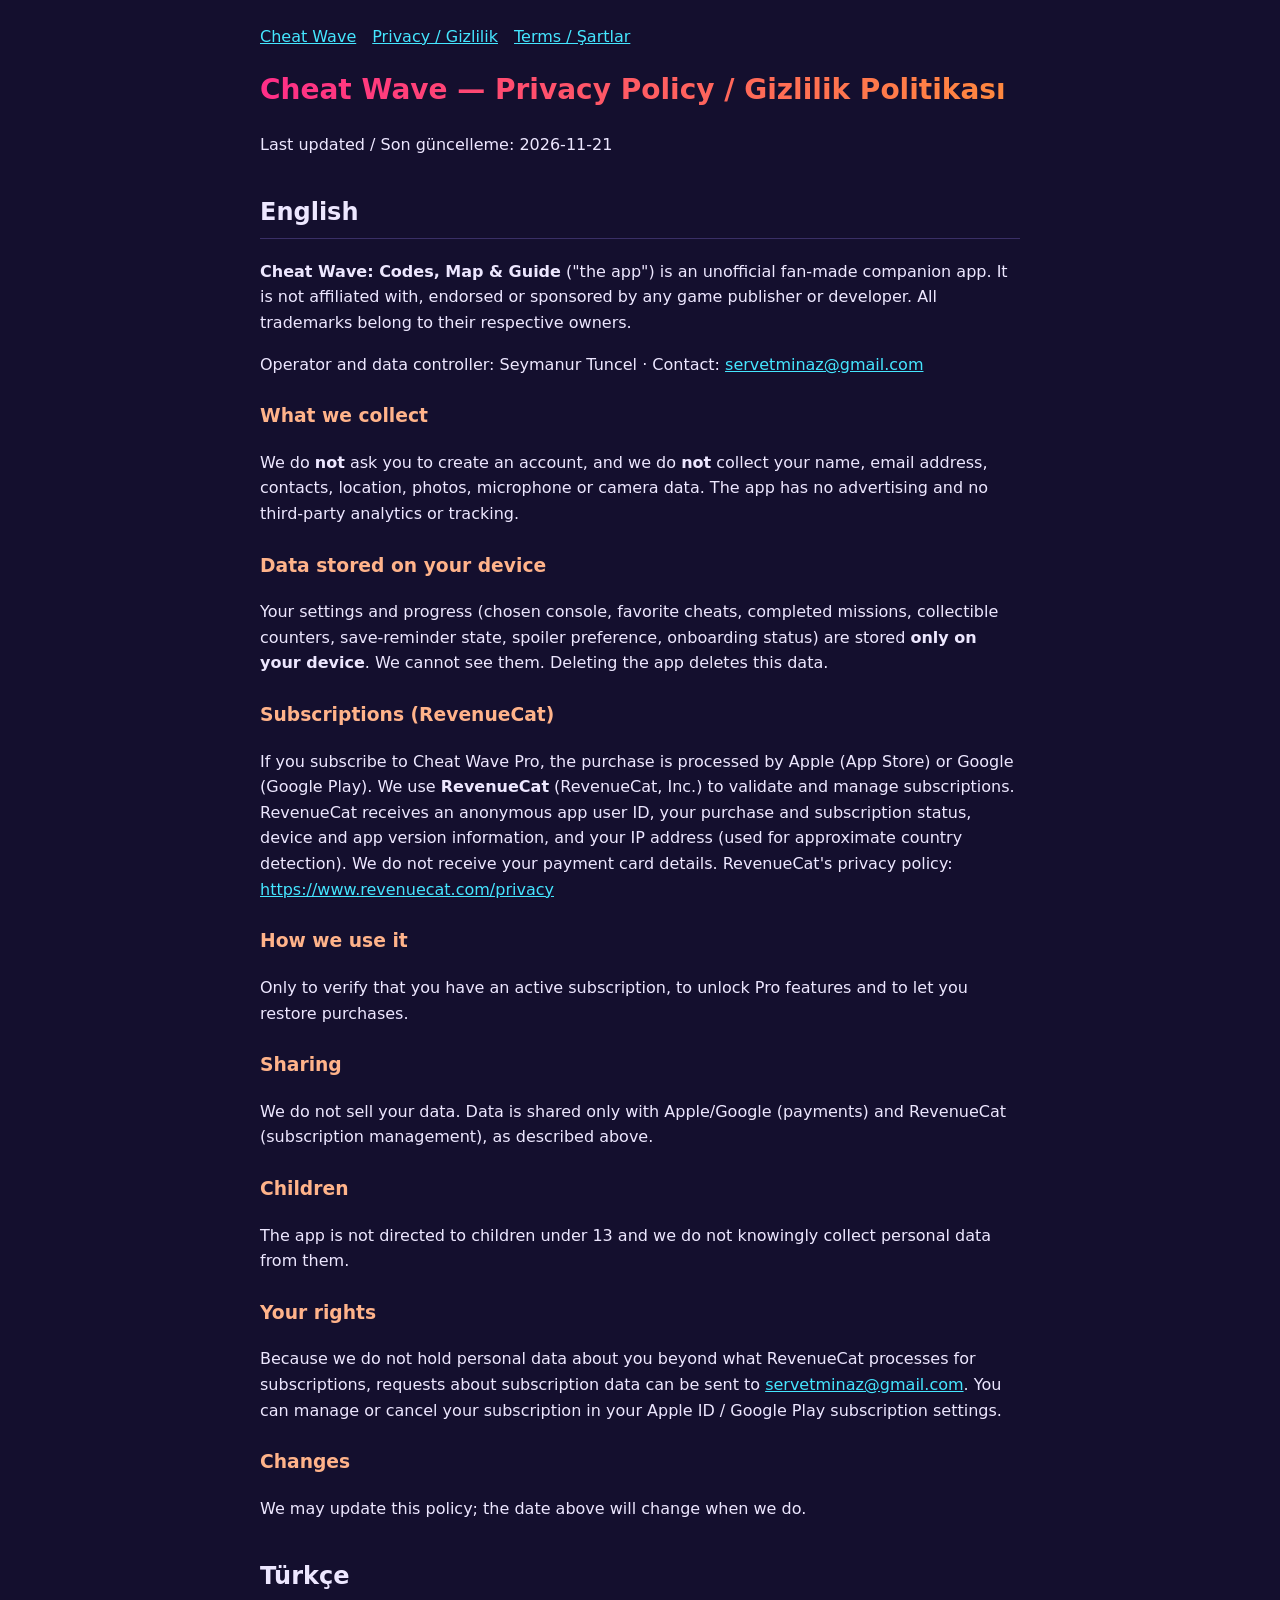
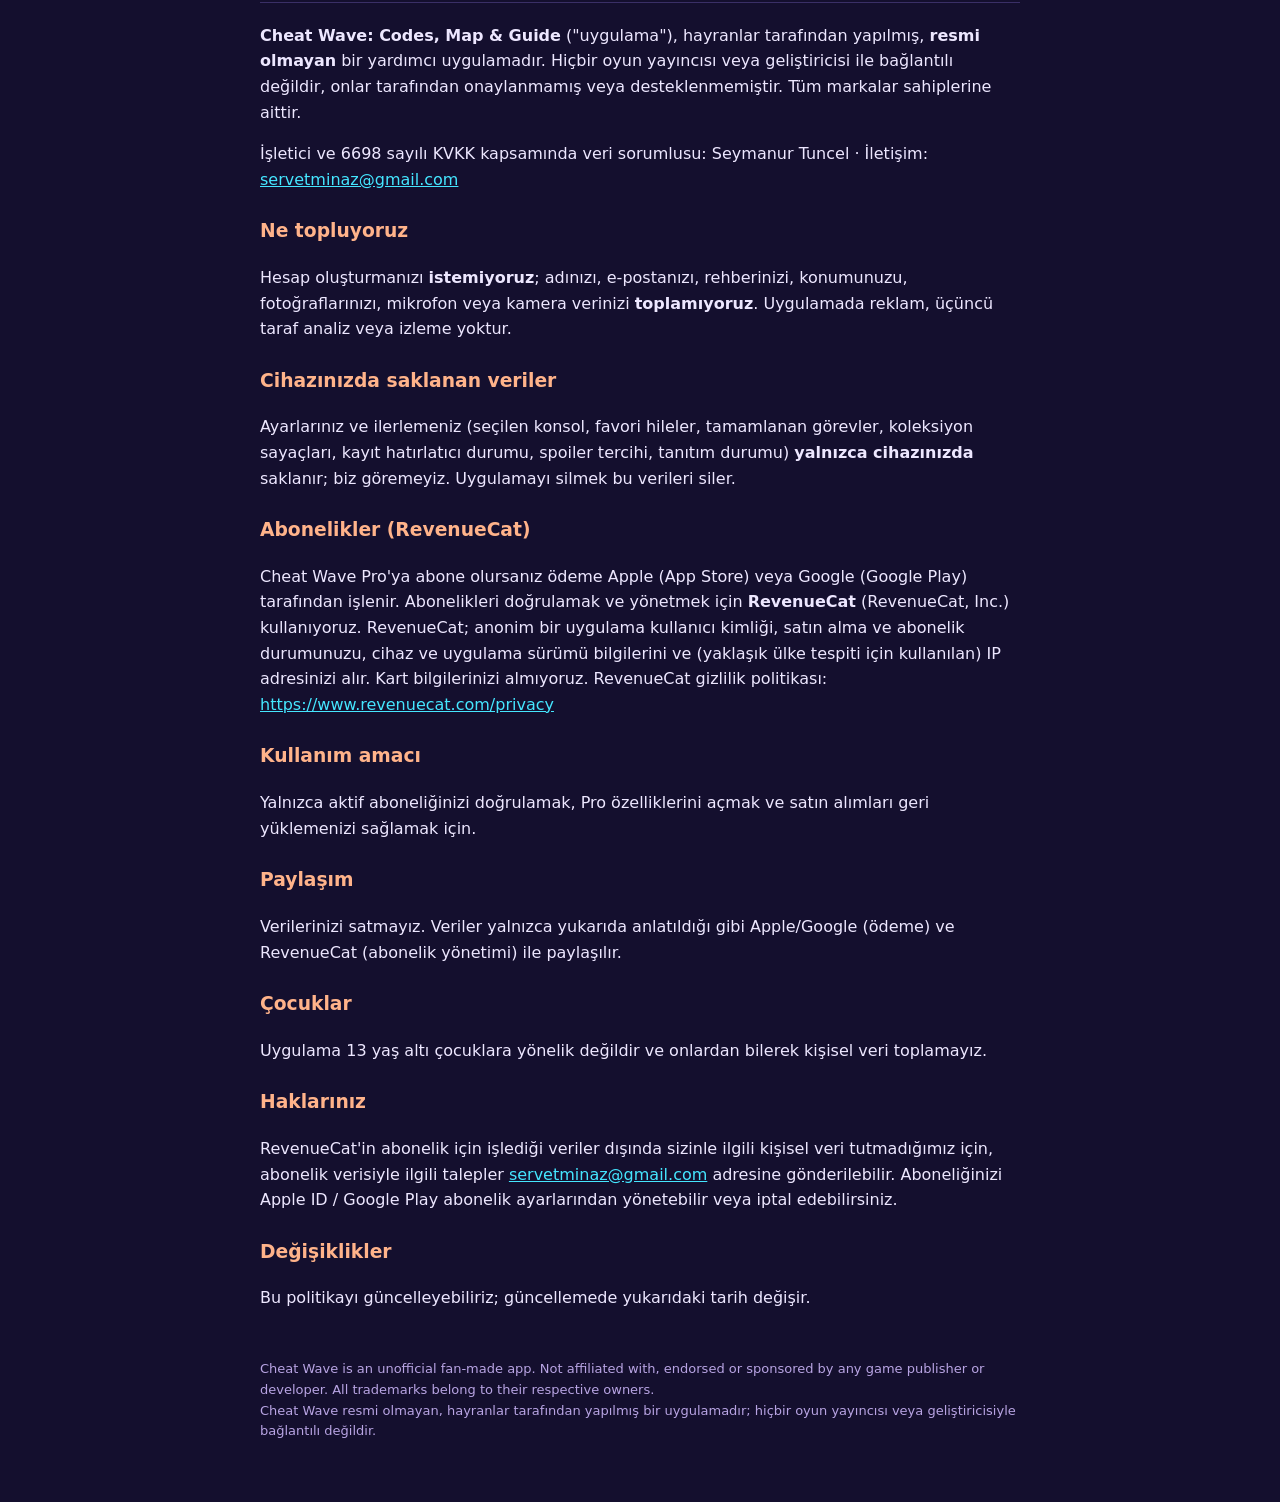
==== privacy.html @ 83e1617e "Cheat Wave: support, privacy policy and terms of use" ====
<!doctype html><html lang="en"><head><meta charset="utf-8"><meta name="viewport" content="width=device-width,initial-scale=1"><title>Cheat Wave — Privacy Policy</title><link rel="stylesheet" href="style.css"></head><body><main><nav><a href="./">Cheat Wave</a><a href="privacy.html">Privacy / Gizlilik</a><a href="terms.html">Terms / Şartlar</a></nav><h1>Cheat Wave — Privacy Policy / Gizlilik Politikası</h1>
<p>Last updated / Son güncelleme: 2026-11-21</p>
<h2>English</h2>
<p><strong>Cheat Wave: Codes, Map &amp; Guide</strong> ("the app") is an unofficial fan-made companion app. It is not affiliated with, endorsed or sponsored by any game publisher or developer. All trademarks belong to their respective owners.</p>
<p>Operator and data controller: Seymanur Tuncel · Contact: <a href="mailto:servetminaz@gmail.com">servetminaz@gmail.com</a></p>
<h3>What we collect</h3>
<p>We do <strong>not</strong> ask you to create an account, and we do <strong>not</strong> collect your name, email address, contacts, location, photos, microphone or camera data. The app has no advertising and no third-party analytics or tracking.</p>
<h3>Data stored on your device</h3>
<p>Your settings and progress (chosen console, favorite cheats, completed missions, collectible counters, save-reminder state, spoiler preference, onboarding status) are stored <strong>only on your device</strong>. We cannot see them. Deleting the app deletes this data.</p>
<h3>Subscriptions (RevenueCat)</h3>
<p>If you subscribe to Cheat Wave Pro, the purchase is processed by Apple (App Store) or Google (Google Play). We use <strong>RevenueCat</strong> (RevenueCat, Inc.) to validate and manage subscriptions. RevenueCat receives an anonymous app user ID, your purchase and subscription status, device and app version information, and your IP address (used for approximate country detection). We do not receive your payment card details. RevenueCat's privacy policy: <a href="https://www.revenuecat.com/privacy">https://www.revenuecat.com/privacy</a></p>
<h3>How we use it</h3>
<p>Only to verify that you have an active subscription, to unlock Pro features and to let you restore purchases.</p>
<h3>Sharing</h3>
<p>We do not sell your data. Data is shared only with Apple/Google (payments) and RevenueCat (subscription management), as described above.</p>
<h3>Children</h3>
<p>The app is not directed to children under 13 and we do not knowingly collect personal data from them.</p>
<h3>Your rights</h3>
<p>Because we do not hold personal data about you beyond what RevenueCat processes for subscriptions, requests about subscription data can be sent to <a href="mailto:servetminaz@gmail.com">servetminaz@gmail.com</a>. You can manage or cancel your subscription in your Apple ID / Google Play subscription settings.</p>
<h3>Changes</h3>
<p>We may update this policy; the date above will change when we do.</p>
<h2>Türkçe</h2>
<p><strong>Cheat Wave: Codes, Map &amp; Guide</strong> ("uygulama"), hayranlar tarafından yapılmış, <strong>resmi olmayan</strong> bir yardımcı uygulamadır. Hiçbir oyun yayıncısı veya geliştiricisi ile bağlantılı değildir, onlar tarafından onaylanmamış veya desteklenmemiştir. Tüm markalar sahiplerine aittir.</p>
<p>İşletici ve 6698 sayılı KVKK kapsamında veri sorumlusu: Seymanur Tuncel · İletişim: <a href="mailto:servetminaz@gmail.com">servetminaz@gmail.com</a></p>
<h3>Ne topluyoruz</h3>
<p>Hesap oluşturmanızı <strong>istemiyoruz</strong>; adınızı, e-postanızı, rehberinizi, konumunuzu, fotoğraflarınızı, mikrofon veya kamera verinizi <strong>toplamıyoruz</strong>. Uygulamada reklam, üçüncü taraf analiz veya izleme yoktur.</p>
<h3>Cihazınızda saklanan veriler</h3>
<p>Ayarlarınız ve ilerlemeniz (seçilen konsol, favori hileler, tamamlanan görevler, koleksiyon sayaçları, kayıt hatırlatıcı durumu, spoiler tercihi, tanıtım durumu) <strong>yalnızca cihazınızda</strong> saklanır; biz göremeyiz. Uygulamayı silmek bu verileri siler.</p>
<h3>Abonelikler (RevenueCat)</h3>
<p>Cheat Wave Pro'ya abone olursanız ödeme Apple (App Store) veya Google (Google Play) tarafından işlenir. Abonelikleri doğrulamak ve yönetmek için <strong>RevenueCat</strong> (RevenueCat, Inc.) kullanıyoruz. RevenueCat; anonim bir uygulama kullanıcı kimliği, satın alma ve abonelik durumunuzu, cihaz ve uygulama sürümü bilgilerini ve (yaklaşık ülke tespiti için kullanılan) IP adresinizi alır. Kart bilgilerinizi almıyoruz. RevenueCat gizlilik politikası: <a href="https://www.revenuecat.com/privacy">https://www.revenuecat.com/privacy</a></p>
<h3>Kullanım amacı</h3>
<p>Yalnızca aktif aboneliğinizi doğrulamak, Pro özelliklerini açmak ve satın alımları geri yüklemenizi sağlamak için.</p>
<h3>Paylaşım</h3>
<p>Verilerinizi satmayız. Veriler yalnızca yukarıda anlatıldığı gibi Apple/Google (ödeme) ve RevenueCat (abonelik yönetimi) ile paylaşılır.</p>
<h3>Çocuklar</h3>
<p>Uygulama 13 yaş altı çocuklara yönelik değildir ve onlardan bilerek kişisel veri toplamayız.</p>
<h3>Haklarınız</h3>
<p>RevenueCat'in abonelik için işlediği veriler dışında sizinle ilgili kişisel veri tutmadığımız için, abonelik verisiyle ilgili talepler <a href="mailto:servetminaz@gmail.com">servetminaz@gmail.com</a> adresine gönderilebilir. Aboneliğinizi Apple ID / Google Play abonelik ayarlarından yönetebilir veya iptal edebilirsiniz.</p>
<h3>Değişiklikler</h3>
<p>Bu politikayı güncelleyebiliriz; güncellemede yukarıdaki tarih değişir.</p><footer>Cheat Wave is an unofficial fan-made app. Not affiliated with, endorsed or sponsored by any game publisher or developer. All trademarks belong to their respective owners.<br>Cheat Wave resmi olmayan, hayranlar tarafından yapılmış bir uygulamadır; hiçbir oyun yayıncısı veya geliştiricisiyle bağlantılı değildir.</footer></main></body></html>
---- style.css ----
body{font-family:-apple-system,system-ui,Segoe UI,Roboto,sans-serif;background:#140F2E;color:#EDE7FF;margin:0;line-height:1.6}
main{max-width:760px;margin:0 auto;padding:24px 18px 60px}
h1{font-size:28px;background:linear-gradient(90deg,#FF2E88,#FF8A3D);-webkit-background-clip:text;color:transparent}
h2{margin-top:36px;border-bottom:1px solid #3a2f66;padding-bottom:6px}h3{margin-top:24px;color:#FFB38A}
a{color:#45E6FF}code{background:#241b4a;padding:1px 5px;border-radius:4px}
nav a{margin-right:16px}footer{margin-top:48px;color:#B8A4E3;font-size:13px}
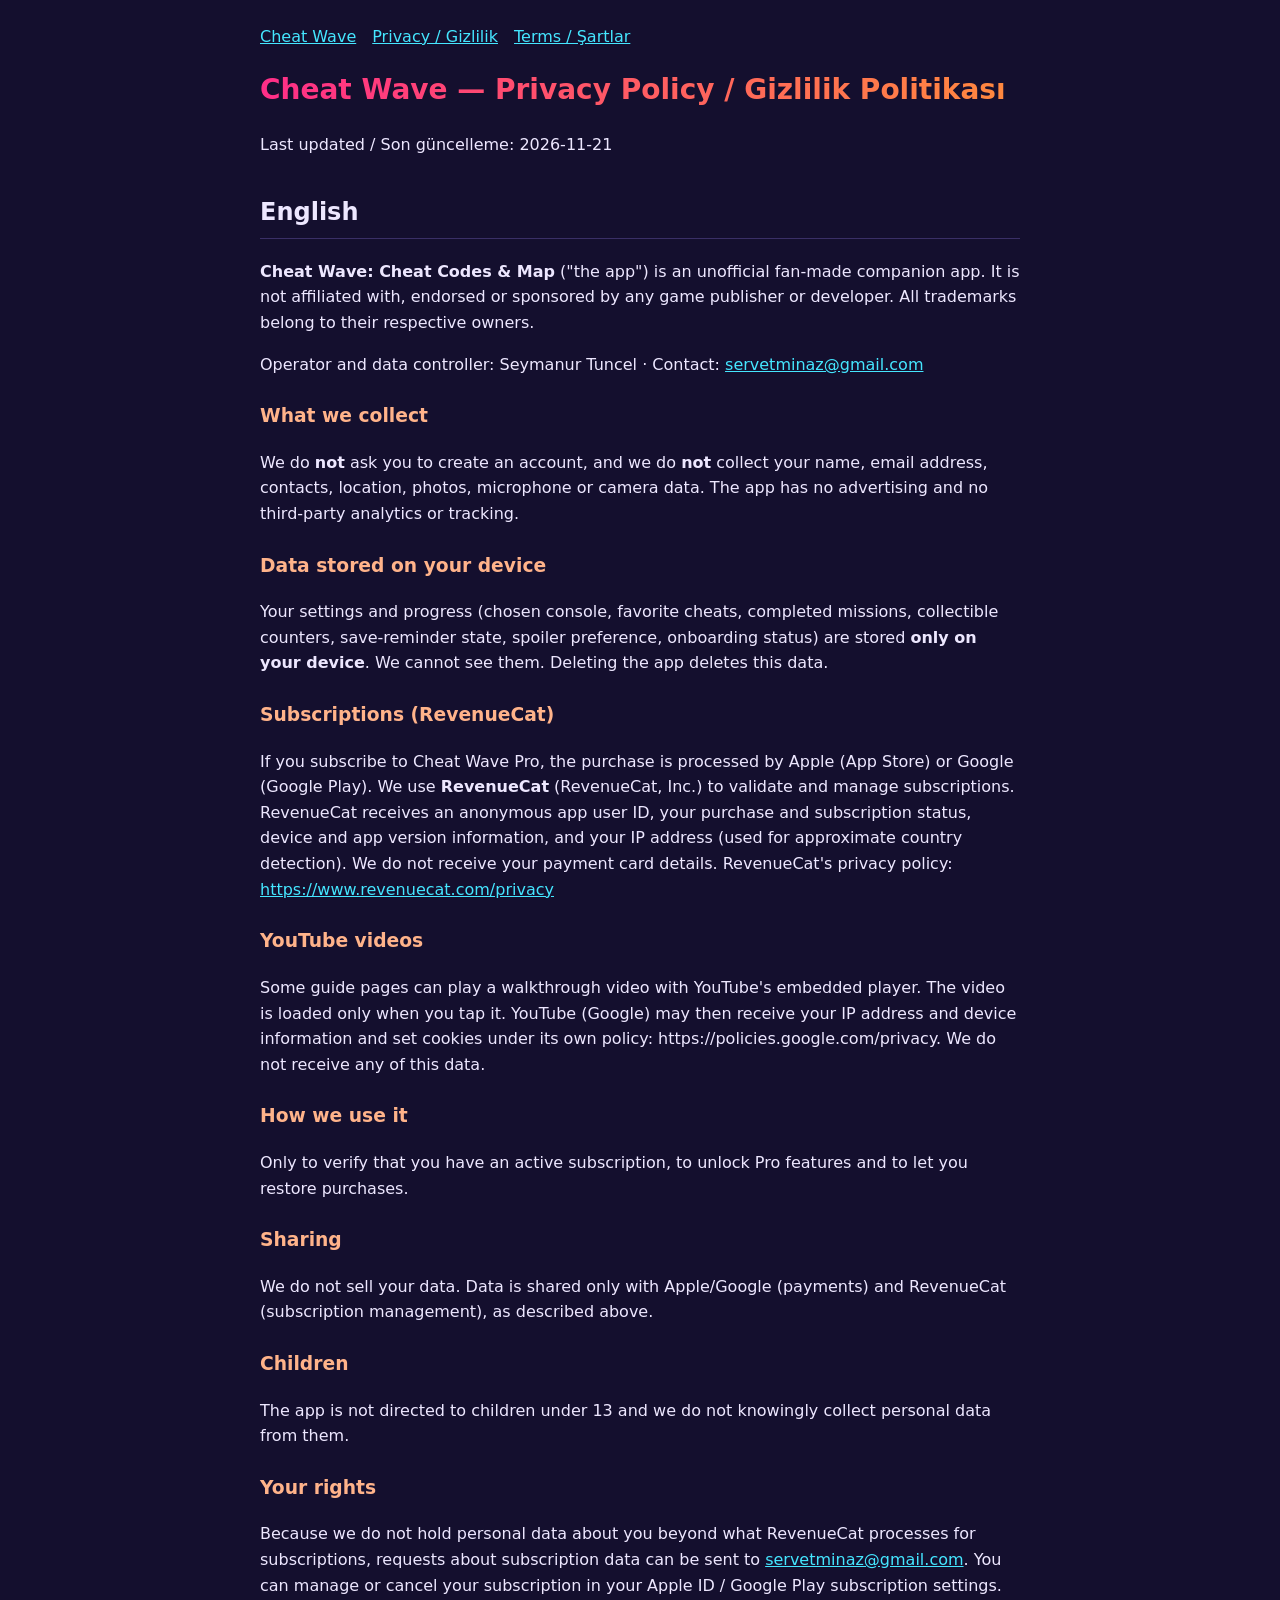
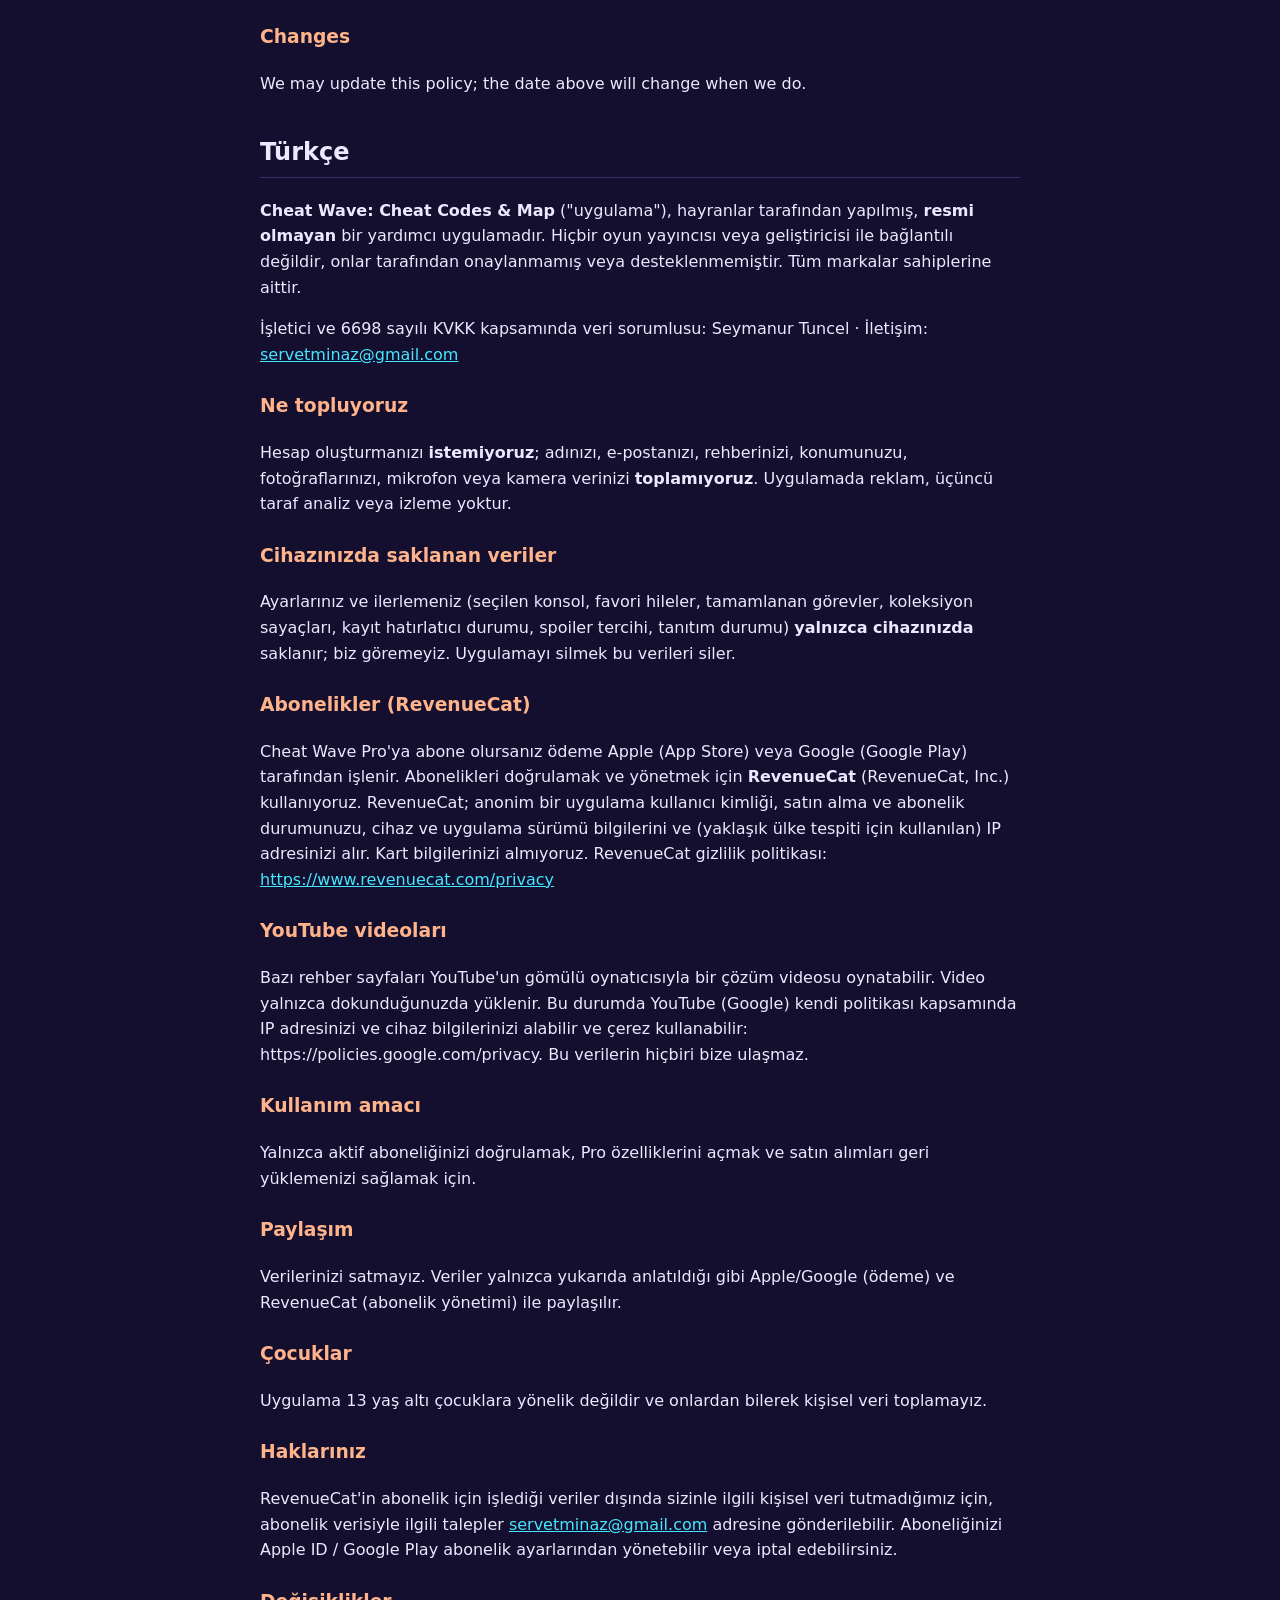
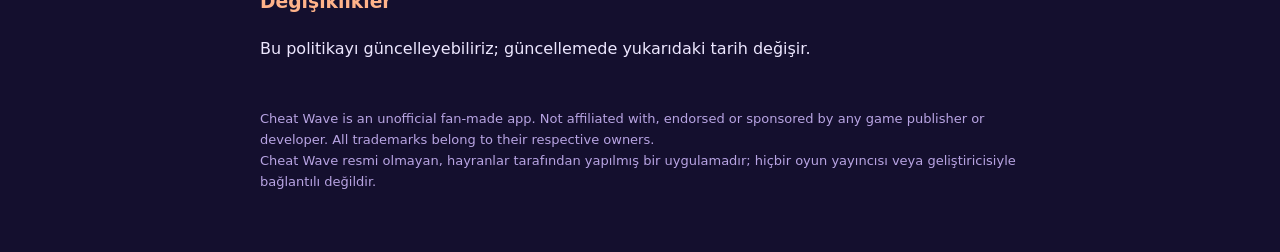
==== commit 875843d6: "Rename app to Cheat Codes & Map, add YouTube section to privacy policy Co-Authored-By: Claude Opus 5" ====
--- a/privacy.html
+++ b/privacy.html
@@ -1,7 +1,7 @@
 <!doctype html><html lang="en"><head><meta charset="utf-8"><meta name="viewport" content="width=device-width,initial-scale=1"><title>Cheat Wave — Privacy Policy</title><link rel="stylesheet" href="style.css"></head><body><main><nav><a href="./">Cheat Wave</a><a href="privacy.html">Privacy / Gizlilik</a><a href="terms.html">Terms / Şartlar</a></nav><h1>Cheat Wave — Privacy Policy / Gizlilik Politikası</h1>
 <p>Last updated / Son güncelleme: 2026-11-21</p>
 <h2>English</h2>
-<p><strong>Cheat Wave: Codes, Map &amp; Guide</strong> ("the app") is an unofficial fan-made companion app. It is not affiliated with, endorsed or sponsored by any game publisher or developer. All trademarks belong to their respective owners.</p>
+<p><strong>Cheat Wave: Cheat Codes &amp; Map</strong> ("the app") is an unofficial fan-made companion app. It is not affiliated with, endorsed or sponsored by any game publisher or developer. All trademarks belong to their respective owners.</p>
 <p>Operator and data controller: Seymanur Tuncel · Contact: <a href="mailto:servetminaz@gmail.com">servetminaz@gmail.com</a></p>
 <h3>What we collect</h3>
 <p>We do <strong>not</strong> ask you to create an account, and we do <strong>not</strong> collect your name, email address, contacts, location, photos, microphone or camera data. The app has no advertising and no third-party analytics or tracking.</p>
@@ -9,6 +9,8 @@
 <p>Your settings and progress (chosen console, favorite cheats, completed missions, collectible counters, save-reminder state, spoiler preference, onboarding status) are stored <strong>only on your device</strong>. We cannot see them. Deleting the app deletes this data.</p>
 <h3>Subscriptions (RevenueCat)</h3>
 <p>If you subscribe to Cheat Wave Pro, the purchase is processed by Apple (App Store) or Google (Google Play). We use <strong>RevenueCat</strong> (RevenueCat, Inc.) to validate and manage subscriptions. RevenueCat receives an anonymous app user ID, your purchase and subscription status, device and app version information, and your IP address (used for approximate country detection). We do not receive your payment card details. RevenueCat's privacy policy: <a href="https://www.revenuecat.com/privacy">https://www.revenuecat.com/privacy</a></p>
+<h3>YouTube videos</h3>
+<p>Some guide pages can play a walkthrough video with YouTube's embedded player. The video is loaded only when you tap it. YouTube (Google) may then receive your IP address and device information and set cookies under its own policy: https://policies.google.com/privacy. We do not receive any of this data.</p>
 <h3>How we use it</h3>
 <p>Only to verify that you have an active subscription, to unlock Pro features and to let you restore purchases.</p>
 <h3>Sharing</h3>
@@ -20,7 +22,7 @@
 <h3>Changes</h3>
 <p>We may update this policy; the date above will change when we do.</p>
 <h2>Türkçe</h2>
-<p><strong>Cheat Wave: Codes, Map &amp; Guide</strong> ("uygulama"), hayranlar tarafından yapılmış, <strong>resmi olmayan</strong> bir yardımcı uygulamadır. Hiçbir oyun yayıncısı veya geliştiricisi ile bağlantılı değildir, onlar tarafından onaylanmamış veya desteklenmemiştir. Tüm markalar sahiplerine aittir.</p>
+<p><strong>Cheat Wave: Cheat Codes &amp; Map</strong> ("uygulama"), hayranlar tarafından yapılmış, <strong>resmi olmayan</strong> bir yardımcı uygulamadır. Hiçbir oyun yayıncısı veya geliştiricisi ile bağlantılı değildir, onlar tarafından onaylanmamış veya desteklenmemiştir. Tüm markalar sahiplerine aittir.</p>
 <p>İşletici ve 6698 sayılı KVKK kapsamında veri sorumlusu: Seymanur Tuncel · İletişim: <a href="mailto:servetminaz@gmail.com">servetminaz@gmail.com</a></p>
 <h3>Ne topluyoruz</h3>
 <p>Hesap oluşturmanızı <strong>istemiyoruz</strong>; adınızı, e-postanızı, rehberinizi, konumunuzu, fotoğraflarınızı, mikrofon veya kamera verinizi <strong>toplamıyoruz</strong>. Uygulamada reklam, üçüncü taraf analiz veya izleme yoktur.</p>
@@ -28,6 +30,8 @@
 <p>Ayarlarınız ve ilerlemeniz (seçilen konsol, favori hileler, tamamlanan görevler, koleksiyon sayaçları, kayıt hatırlatıcı durumu, spoiler tercihi, tanıtım durumu) <strong>yalnızca cihazınızda</strong> saklanır; biz göremeyiz. Uygulamayı silmek bu verileri siler.</p>
 <h3>Abonelikler (RevenueCat)</h3>
 <p>Cheat Wave Pro'ya abone olursanız ödeme Apple (App Store) veya Google (Google Play) tarafından işlenir. Abonelikleri doğrulamak ve yönetmek için <strong>RevenueCat</strong> (RevenueCat, Inc.) kullanıyoruz. RevenueCat; anonim bir uygulama kullanıcı kimliği, satın alma ve abonelik durumunuzu, cihaz ve uygulama sürümü bilgilerini ve (yaklaşık ülke tespiti için kullanılan) IP adresinizi alır. Kart bilgilerinizi almıyoruz. RevenueCat gizlilik politikası: <a href="https://www.revenuecat.com/privacy">https://www.revenuecat.com/privacy</a></p>
+<h3>YouTube videoları</h3>
+<p>Bazı rehber sayfaları YouTube'un gömülü oynatıcısıyla bir çözüm videosu oynatabilir. Video yalnızca dokunduğunuzda yüklenir. Bu durumda YouTube (Google) kendi politikası kapsamında IP adresinizi ve cihaz bilgilerinizi alabilir ve çerez kullanabilir: https://policies.google.com/privacy. Bu verilerin hiçbiri bize ulaşmaz.</p>
 <h3>Kullanım amacı</h3>
 <p>Yalnızca aktif aboneliğinizi doğrulamak, Pro özelliklerini açmak ve satın alımları geri yüklemenizi sağlamak için.</p>
 <h3>Paylaşım</h3>
